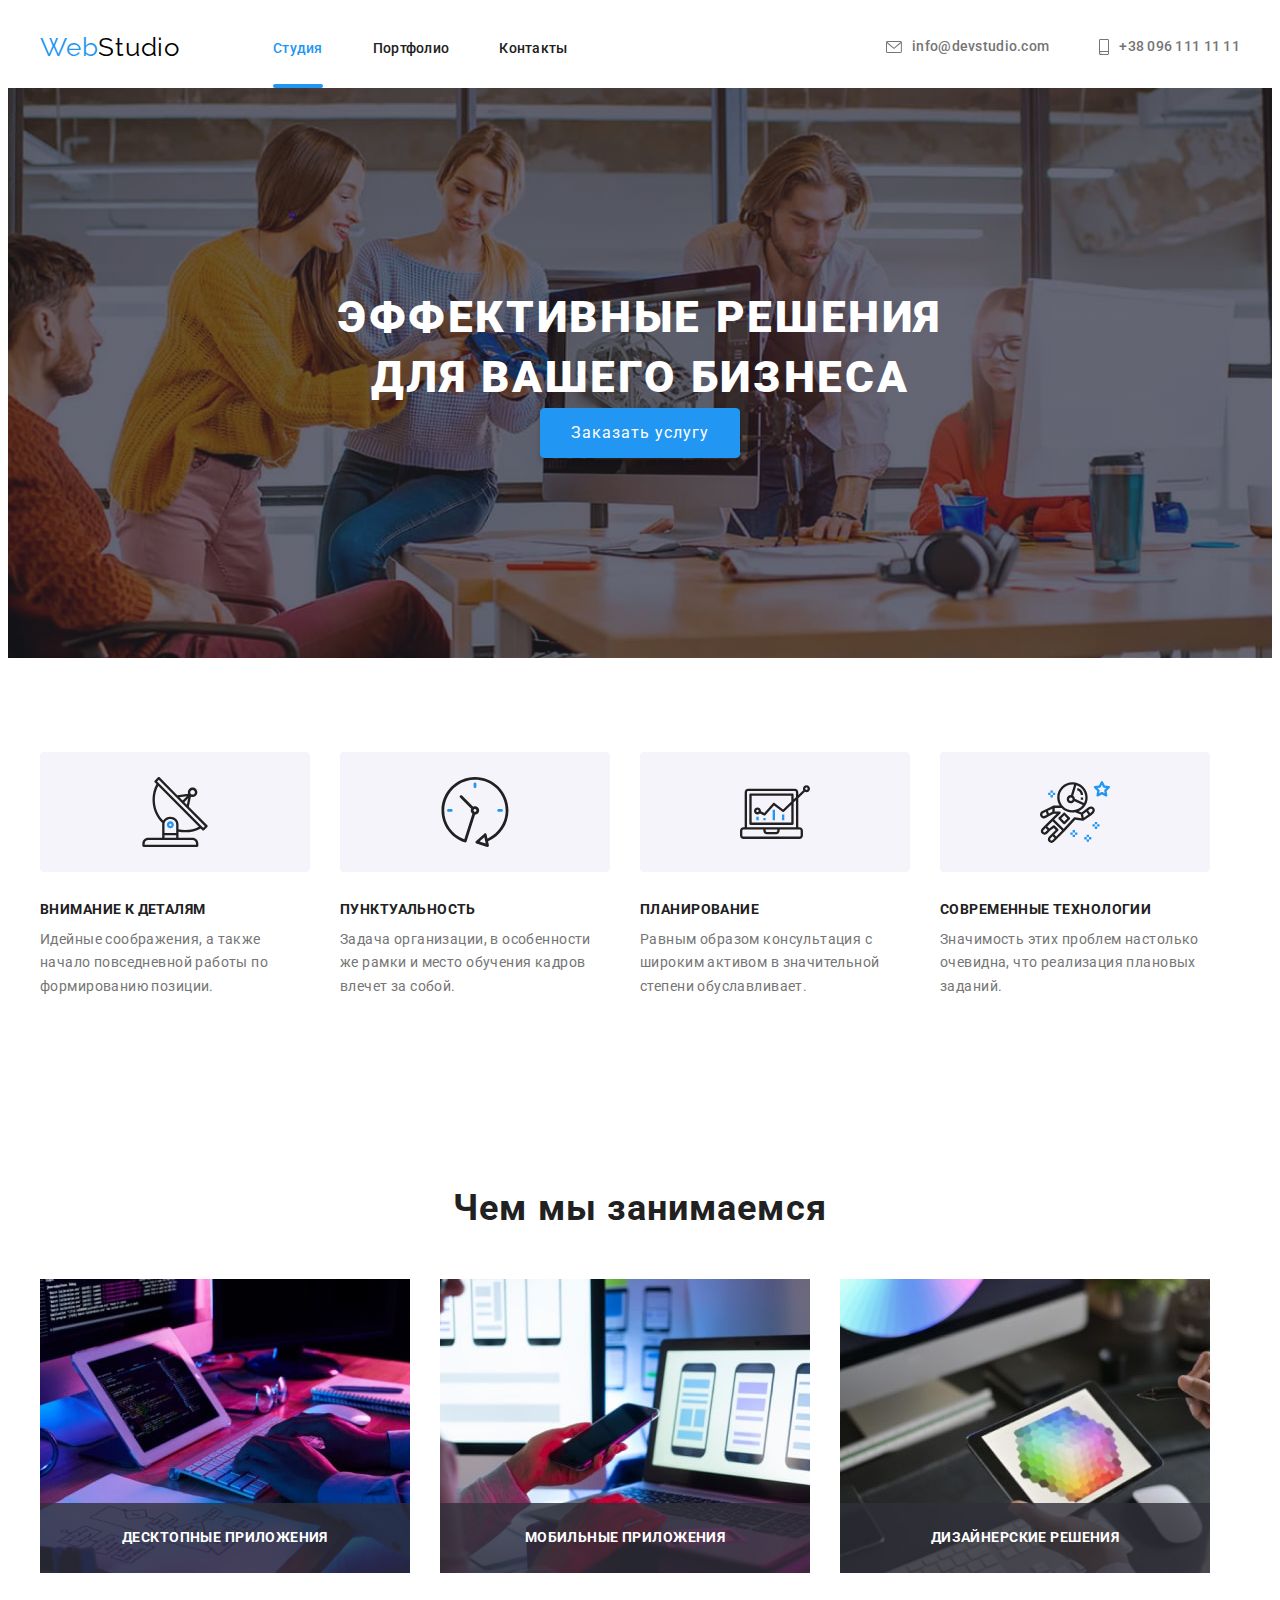
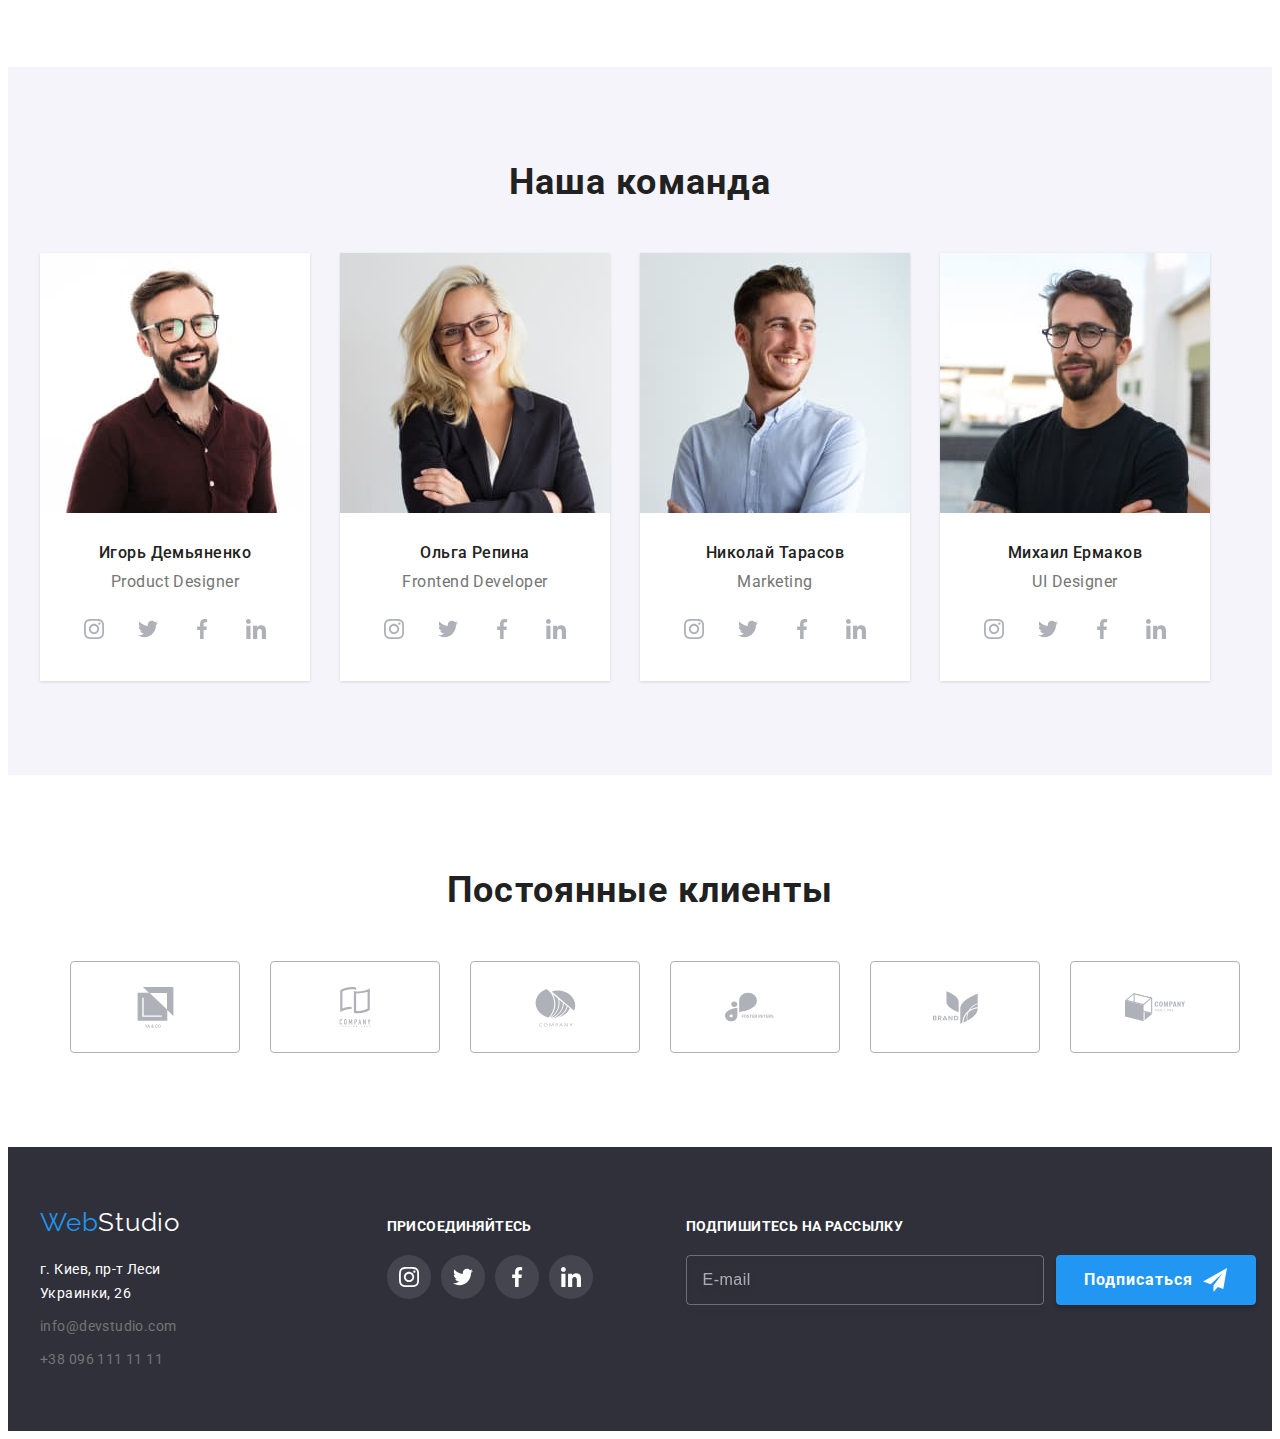
==== index.html @ d7ea8ceb "BEM" ====
<!DOCTYPE html>
<html lang="ru">
  <head>
    <meta charset="UTF-8" />
    <meta http-equiv="X-UA-Compatible" content="IE=edge" />
    <meta name="viewport" content="width=device-width, initial-scale=1.0" />
    <title>Document</title>
    <link rel="preconnect" href="https://fonts.googleapis.com">
    <link rel="preconnect" href="https://fonts.gstatic.com" crossorigin>
    <link href="https://fonts.googleapis.com/css2?family=Raleway:wght@700&family=Roboto:wght@400;500;700;900&display=swap" rel="stylesheet">
    <link rel="stylesheet" href="https://cdnjs.cloudflare.com/ajax/libs/modern-normalize/1.1.0/modern-normalize.min.css" integrity="sha512-wpPYUAdjBVSE4KJnH1VR1HeZfpl1ub8YT/NKx4PuQ5NmX2tKuGu6U/JRp5y+Y8XG2tV+wKQpNHVUX03MfMFn9Q==" crossorigin="anonymous" referrerpolicy="no-referrer" />
    <link rel="stylesheet" href="./css/styles.css"/>
  </head>
  <body>
      
    <header class="header">
        <div class="container header-container">
            <nav class="navigation">
                <a href="./index.html" class="link list logo logo--margin" lang="en">
                    <span class="logo__color">Web</span>Studio</a>
                <ul class="list pagination">
                    <li class="pagination__item">
                        <a href="./index.html" class="link pagination__link pagination__link--current">Студия</a>
                    </li>
                    <li class="pagination__item">
                        <a href="./portfolio.html" class="link pagination__link">Портфолио</a>
                    </li>
                    <li class="pagination__item">
                        <a href="" class="link pagination__link">Контакты</a>
                    </li>
                </ul>
            </nav>
            <ul class="list connection">
                <li class="connection__item">
                    <a class="link connection__link" href="mailto:info@devstudio.com">
                        <svg class="connection__icon" width="16" height="12">
                            <use href="./images/icons.svg#icon-envelope"></use>
                        </svg>info@devstudio.com</a>
                </li>
                <li class="connection__item">
                     <a class="link connection__link" href="tel:+380961111111">
                        <svg class="connection__icon" width="10" height="16">
                            <use href="./images/icons.svg#icon-smartphone"></use>
                        </svg>+38 096 111 11 11</a>
                </li>
            </ul>
        </div>
    </header>
    <main>
        <section class="hero section section--hero"> 
            <h1 class="hero__title">Эффективные решения <br> для вашего бизнеса</h1>
                <button class="button button-margin" type="button" data-modal-open>Заказать услугу</button>         
        </section>
        <section class="section">
            <div class="container">
                <h2 class="visually-hidden">Наши принципы</h2>
                <ul class="list principles"> 
                    <li class="principles__item">
                        <div class="principles__container">
                            <svg class="principles__icon" >
                                <use href="./images/icons.svg#icon-antenna"></use>
                            </svg>
                        </div>
                        <h3 class="principles__title">Внимание к деталям</h3>
                        <p class="principles__after-title">Идейные соображения, а также начало повседневной работы по формированию позиции.</p>
                    </li>
                    <li class="principles__item">
                        <div class="principles__container">
                            <svg class="principles__icon" >
                                <use href="./images/icons.svg#icon-clock"></use>
                            </svg>
                        </div>
                        <h3 class="principles__title">Пунктуальность</h3>
                        <p class="principles__after-title">Задача организации, в особенности же рамки и место обучения кадров влечет за собой.</p>
                    </li>
                    <li class="principles__item">
                        <div class="principles__container">
                            <svg class="principles__icon" >
                                <use href="./images/icons.svg#icon-diagram"></use>
                            </svg>
                        </div>
                        <h3 class="principles__title">Планирование</h3>
                        <p class="principles__after-title">Равным образом консультация с широким активом в значительной степени обуславливает.</p>
                    </li>
                    <li class="principles__item">
                        <div class="principles__container">
                            <svg class="principles__icon" >
                                <use href="./images/icons.svg#icon-astronaut"></use>
                            </svg>
                        </div>
                        <h3 class="principles__title">Современные технологии</h3>
                        <p class="principles__after-title">Значимость этих проблем настолько очевидна, что реализация плановых заданий.</p>
                    </li>
                </ul>
            </div>
        </section>
        <section class="section">
            <div class="container">
                <h2 class="container__title">Чем мы занимаемся</h2>
                <ul class="list functions">
                    <li class="functions__item">
                        <img src="images/img1.jpg" alt="Программист набирает код" width="370"> 
                        <h3 class="functions__title">Десктопные приложения</h3>
                    </li>
                    <li class="functions__item">
                        <img src="images/img2.jpg" alt="Макеты мобильных приложений на мониторах" width="370">
                        <h3 class="functions__title">Мобильные приложения</h3>
                    </li>
                    <li class="functions__item">
                        <img src="images/img3.jpg" alt="Цветовая палитра на планшете" width="370">
                        <h3 class="functions__title">Дизайнерские решения</h3>
                    </li>
                </ul>
            </div>
        </section>
        <section class="team section">
            <div class="container">
                <h2 class="container__title">Наша команда</h2>
                <ul class="list team-list">
                    <li class="team-list__item">
                        <img src="./images/id.jpg" alt="Игорь Демьяненко" width="270">
                            <div class="team-container">
                                <h3 class="team-container__title">Игорь Демьяненко</h3>
                                <p class="team-container__after-title" lang="en">Product Designer</p>
                            <ul class="social list">
                                <li class="social__item">
                                    <a href="" class="social__link link">
                                        <svg class="social__icon" width="20" height="20">
                                            <use href="./images/icons.svg#icon-instagram"></use>
                                        </svg>
                                    </a>
                                </li>
                                <li class="social__item">
                                    <a href="" class="social__link link">
                                        <svg class="social__icon" width="20" height="20">
                                            <use href="./images/icons.svg#icon-twitter"></use>
                                        </svg>
                                    </a>
                                </li>
                                <li class="social__item">
                                    <a href="" class="social__link link">
                                        <svg class="social__icon" width="20" height="20">
                                            <use href="./images/icons.svg#icon-facebook"></use>
                                        </svg>
                                    </a>
                                </li>
                                <li class="social__item">
                                    <a href="" class="social__link link">
                                        <svg class="social__icon" width="20" height="20">
                                            <use href="./images/icons.svg#icon-linkedin"></use>
                                        </svg>
                                    </a>
                                </li>
                            </ul>
                        </div>
                    </li>
                    <li class="team-list__item">
                        <img src="./images/or.jpg" alt="Ольга Репина" width="270">
                            <div class="team-container">
                                <h3 class="team-container__title">Ольга Репина</h3>
                                <p class="team-container__after-title" lang="en">Frontend Developer</p>
                                    <ul class="social list">
                                        <li class="social__item">
                                            <a href="" class="social__link link">
                                                <svg class="social__icon" width="20" height="20">
                                                    <use href="./images/icons.svg#icon-instagram"></use>
                                                </svg>
                                            </a>
                                        </li>
                                        <li class="social__item">
                                            <a href="" class="social__link link">
                                                <svg class="social__icon" width="20" height="20">
                                                    <use href="./images/icons.svg#icon-twitter"></use>
                                                </svg>
                                            </a>
                                        </li>
                                        <li class="social__item">
                                            <a href="" class="social__link link">
                                                <svg class="social__icon" width="20" height="20">
                                                    <use href="./images/icons.svg#icon-facebook"></use>
                                                </svg>
                                            </a>
                                        </li>
                                        <li class="social__item">
                                            <a href="" class="social__link link">
                                                <svg class="social__icon" width="20" height="20">
                                                    <use href="./images/icons.svg#icon-linkedin"></use>
                                                </svg>
                                            </a>
                                        </li>
                                    </ul>
                            </div>
                    </li>
                    <li class="team-list__item">
                        <img src="./images/nt.jpg" alt="Николай Тарасов" width="270">
                            <div class="team-container">
                                <h3 class="team-container__title">Николай Тарасов</h3>
                                <p class="team-container__after-title" lang="en">Marketing</p>
                                <ul class="social list">
                                    <li class="social__item">
                                        <a href="" class="social__link link">
                                            <svg class="social__icon" width="20" height="20">
                                                <use href="./images/icons.svg#icon-instagram"></use>
                                            </svg>
                                        </a>
                                    </li>
                                    <li class="social__item">
                                        <a href="" class="social__link link">
                                            <svg class="social__icon" width="20" height="20">
                                                <use href="./images/icons.svg#icon-twitter"></use>
                                            </svg>
                                        </a>
                                    </li>
                                    <li class="social__item">
                                        <a href="" class="social__link link">
                                            <svg class="social__icon" width="20" height="20">
                                                <use href="./images/icons.svg#icon-facebook"></use>
                                            </svg>
                                        </a>
                                    </li>
                                    <li class="social__item">
                                        <a href="" class="social__link link">
                                            <svg class="social__icon" width="20" height="20">
                                                <use href="./images/icons.svg#icon-linkedin"></use>
                                            </svg>
                                        </a>
                                    </li>
                                </ul>
                            </div>
                    </li>
                    <li class="team-list__item">
                        <img src="./images/me.jpg" alt="Михаил Ермаков" width="270">
                            <div class="team-container">
                                <h3 class="team-container__title">Михаил Ермаков</h3>
                                <p class="team-container__after-title" lang="en">UI Designer</p>
                                <ul class="social list">
                                    <li class="social__item">
                                        <a href="" class="social__link link">
                                            <svg class="social__icon" width="20" height="20">
                                                <use href="./images/icons.svg#icon-instagram"></use>
                                            </svg>
                                        </a>
                                    </li>
                                    <li class="social__item">
                                        <a href="" class="social__link link">
                                            <svg class="social__icon" width="20" height="20">
                                                <use href="./images/icons.svg#icon-twitter"></use>
                                            </svg>
                                        </a>
                                    </li>
                                    <li class="social__item">
                                        <a href="" class="social__link link">
                                            <svg class="social__icon" width="20" height="20">
                                                <use href="./images/icons.svg#icon-facebook"></use>
                                            </svg>
                                        </a>
                                    </li>
                                    <li class="social__item">
                                        <a href="" class="social__link link">
                                            <svg class="social__icon" width="20" height="20">
                                                <use href="./images/icons.svg#icon-linkedin"></use>
                                            </svg>
                                        </a>
                                    </li>
                                </ul>
                            </div>
                    </li>
                </ul>
            </div>
        </section>
        <section class="section">
            <div class="container">
                    <h2 class="container__title">Постоянные клиенты</h2>
                    <div class="container">
                        <ul class="clients list">
                            <li class="clients__item">
                                <a href="" class="clients__link link">
                                    <svg class="clients__icon" width="41" height="47">
                                        <use href="./images/icons.svg#icon-client1"></use>
                                    </svg>
                                </a>
                            </li> 
                            <li class="clients__item">
                                <a href="" class="clients__link link">
                                    <svg class="clients__icon" width="40" height="52">
                                        <use href="./images/icons.svg#icon-client2"></use>
                                    </svg>
                                </a>
                            </li>
                            <li class="clients__item">
                                <a href="" class="clients__link link">
                                    <svg class="clients__icon" width="43" height="41">
                                        <use href="./images/icons.svg#icon-client3"></use>
                                    </svg>
                                </a>
                            </li>
                            <li class="clients__item">
                                <a href="" class="clients__link link">
                                    <svg class="clients__icon" width="106" height="60">
                                        <use href="./images/icons.svg#icon-client4"></use>
                                    </svg>
                                </a>
                            </li>
                            <li class="clients__item">
                                <a href="" class="clients__link link">
                                    <svg class="clients__icon" width="63" height="45">
                                        <use href="./images/icons.svg#icon-client5"></use>
                                    </svg>
                                </a>
                            </li>
                            <li class="clients__item">
                                <a href="" class="clients__link link">
                                    <svg class="clients__icon" width="106" height="60">
                                        <use href="./images/icons.svg#icon-client6"></use>
                                    </svg>
                                </a>
                            </li>  
                        </ul>
                    </div> 
                </div>
        </section>
    </main>
    <footer class="footer">
        <div class="footer-container container">
            <div class="address">
                <a href="./index.html"  class="link list logo logo--white" lang="en">
                    <span class="logo__color">Web</span>Studio</a>
                <address class="address">
                <ul class="list address">
                    <li class="address__item">
                        <a class="link address__link" href="https://goo.gl/maps/pU8brR7gnoEHsKsn8" 
                        target="_blank" rel="noopener noreferrer">
                        г. Киев, пр-т Леси Украинки, 26</a>
                    </li>
                    <li class="address__item">
                        <a class="link address__connection" href="mailto:info@devstudio.com">info@devstudio.com</a>
                    </li>
                    <li class="address__item">
                        <a class="link address__connection" href="tel:+380961111111">+38 096 111 11 11</a>
                    </li>
                </ul>
                </address>
            </div>
            <div class="social social--direction">
                <h3 class="social__title">присоединяйтесь</h3>
                <div>
                    <ul class="social social--list list">
                        <li class="social__item">
                            <a href="" class="social__link social__link--color link">
                                <svg class="social__icon" width="20" height="20">
                                    <use href="./images/icons.svg#icon-instagram"></use>
                                </svg>
                            </a>
                        </li>
                        <li class="social__item">
                            <a href="" class="social__link social__link--color link">
                                <svg class="social__icon" width="20" height="20">
                                    <use href="./images/icons.svg#icon-twitter"></use>
                                </svg>
                            </a>
                        </li>
                        <li class="social__item">
                            <a href="" class="social__link social__link--color link">
                                <svg class="social__icon" width="20" height="20">
                                    <use href="./images/icons.svg#icon-facebook"></use>
                                </svg>
                            </a>
                        </li>
                        <li class="social__item">
                            <a href="" class="social__link social__link--color link">
                                <svg class="social__icon" width="20" height="20">
                                    <use href="./images/icons.svg#icon-linkedin"></use>
                                </svg>
                            </a>
                        </li>
                    </ul>   
                </div>
            </div>
            <div class="social social--direction social--margin">
                    <h3 class="social__title">подпишитесь на рассылку</h3>
                    <div class="social__form">
                    <label for="mail"></label>  
                    <input class="form__input" type="email" name="mail" id="mail" placeholder="E-mail" />
                    <button class="button button--position button--margin-left" type="submit">Подписаться
                    <svg class="button__icon" width="24" height="24">
                        <use href="./images/icons.svg#icon-send"></use>
                    </svg>
                    </button>
                    </div>
            </div>
        </div>
        
    </footer>
    <div class="backdrop is-hidden" data-modal>
        <div class="modal">
            <button type="button" class="modal__close" data-modal-close>
                <svg class="modal__icon" width="11" height="11">
                    <use href="./images/icons.svg#icon-close"></use>
                </svg>
            </button>
            <form class="form">
                <h2 class="form__title">Оставьте свои данные, мы вам перезвоним</h2>
                <div class="form-field">
                    <label class="form-field__label" for="name">Имя</label>  
                    <input class="form-field__input" type="text" name="name" id="name" autofocus/>
                    <svg class="form-field__icon" width="18" height="18">
                        <use href="./images/icons.svg#icon-person-black-18dp"></use>
                    </svg>          
                </div>
                <div class="form-field">
                    <label class="form-field__label" for="tel">Телефон</label>
                    <input class="form-field__input" type="tel" name="tel" id="tel"/>
                    <svg class="form-field__icon" width="18" height="18">
                        <use href="./images/icons.svg#icon-phone-black-18dp"></use>
                    </svg>
                </div>
                <div class="form-field">
                    <label class="form-field__label" for="email">Почта</label>  
                    <input class="form-field__input" type="email" name="email" id="email"/>
                    <svg class="form-field__icon" width="18" height="18">
                        <use href="./images/icons.svg#icon-email-black-18dp"></use>
                    </svg>
                </div> 
                <div class="form-field">
                    <label class="form-field__label" for="comment">Комментарий</label>
                    <textarea class="form-field__textarea" name="comment" id="comment" cols="30" rows="10" placeholder="Введите текст"></textarea>
                </div>             
                    <label class="checkbox">
                        <input class="checkbox__input"  type="checkbox" name="policy" value="policy"/>
                        <span class="checkbox__-icon"></span>
                        Соглашаюсь с рассылкой и принимаю
                        <a href="" class="agreement "> Условия договора</a>      
                    </label>
                <button class="button button--position" type="submit">Отправить</button>
            </form>
        </div>  
    </div>
    <script src="./modal.js"></script>
  </body>
</html>
---- css/styles.css ----
:root {
    --main-title-color: #FFFFFF;
    --second-title-color: #212121;
    --main-text-color: #757575;
    --accent-color: #2196F3;
    --btn-color: #FFFFFF;
    --second-btn-color:#212121;
    --header-text-color: #212121;
    --header-connection-color: #757575;
    --footer-address-color: #FFFFFF;
    --footer-connection-color: rgba(255, 255, 255, 0.6);
    --card-color: #fff;
}

p, h1, h2, h3, h4, h5, h6 {
    margin: 0;
}

ul {
    margin: 0;
    padding: 0;
}

.container {
    width: 1200px;
    padding-left: 15px;
    padding-right: 15px;
    margin: 0 auto;
}

.section{
    padding-top: 94px;
    padding-bottom: 94px;
}

button {
    cursor: pointer;
}

body {
    font-family: Roboto, sans-serif;
}

img{
    display: block;
}

.list {
    list-style: none;
}

.link {
    text-decoration: none;
    outline: none;
}

.visually-hidden {
    position: absolute;
    white-space: nowrap;
    margin: -1px;

    width: 1px;
    height: 1px;
    overflow: hidden;
    border: 0;
    padding: 0;
    clip: rect(0 0 0 0);
    clip-path: inset(50%);
  }
/*------------------------HEADER------------------------*/

.header{
    padding-top: 24px;
    padding-bottom: 25px;
}

.header-container{
    display: flex;
    align-items: center;
}

.navigation{
    display: flex;
    align-items: center;
}

.logo {
    font-family: Raleway;
    font-size: 26px;
    line-height: 1.19;
    letter-spacing: 0.03em;
    color: black;  
}

.logo--margin{
    margin-right: 93px;
}

.logo__color{
    color: var(--accent-color);
}

.pagination{
    display: flex;
    justify-content: center;
}

.pagination__item:not(:last-child){
    margin-right: 50px;
}

.pagination__link {
    position:relative;

    transition-property: color;
    transition-duration: 250ms;
    transition-timing-function:cubic-bezier(0.4, 0, 0.2, 1);

    font-weight: 500;
    font-size: 14px;
    line-height: 1.14;
    letter-spacing: 0.02em;
    color: var(--header-text-color);
}

.pagination__link--current{
    color: var(--accent-color);

}

.header__link:focus,
.header__link:hover{
    color: var(--accent-color);
}

.pagination__link.pagination__link--current::after{
    position: absolute;
    bottom: -32px;  
    margin: 0; 

    content: '';
    width: 100%;
    height: 4px;
    background-color: var(--accent-color);
    border-radius: 2px;
    display: block; 
}

.connection{
    display: flex;
    align-items: center;
    margin-left: auto;
}

.connection__item:not(:last-child){
    margin-right: 50px;
}

.connection__link {
    display:flex;
    align-items:center;
    justify-content:center;

    font-weight: 500;
    font-size: 14px;
    line-height: 1.14;
    letter-spacing: 0.02em;
    color: var(--header-connection-color);
    width: 100%;
    height: 100%;

    transition-property: color;
    transition-duration: 250ms;
    transition-timing-function:cubic-bezier(0.4, 0, 0.2, 1);
}

.connection__icon{
    fill: currentColor;
    margin-right: 10px;
}

.connection__link:focus,
.connection__link:hover{
    color: var(--accent-color);
}

/*-----------------HERO-------------------*/

.hero {
    background-color: #2F303A;
    background-image: linear-gradient(rgba(47, 48, 58, 0.4),
    rgba(47, 48, 58, 0.4)),
    url(../images/hero-bg.jpg);
    background-repeat: no-repeat;
    background-position: center;
    background-size: cover;
}

.section--hero{
    text-align: center;
    padding: 200px 0 200px 0;
}

.hero__title {
    font-weight: 900;
    font-size: 44px;
    line-height: 1.36;
    text-align: center;
    letter-spacing: 0.06em;
    text-transform: uppercase;
    color: var(--main-title-color);
}

.button {
    font-family: inherit;
    font-size: 16px;
    line-height: 1.88;
    align-items: center;
    text-align: center;
    letter-spacing: 0.06em;
    color: var(--btn-color);
    width: 200px;
    height: 50px;
    background: var(--accent-color);
    box-shadow: 0px 4px 4px rgba(0, 0, 0, 0.15);
    border-radius: 4px;
    border: 1px solid var(--accent-color);
    outline: none;
}
.button--margin{
    margin-top: 30px;
}

/*-------------------OURS PRINCIPLE---------------*/

.principles{
    display: flex;
}

.principles__item{
    width: 270px;
}

.principles__item:not(:last-child){
    margin-right: 30px;
}


.principles__container{
    display: flex;
    justify-content: center;
    align-items: center;
    margin-bottom: 30px;

    width: 270px;
    height: 120px;
    background: #F5F4FA;
    border-radius: 4px;
 }

.principles__icon{
    width: 70px;
    height: 70px;

    background: #F5F4FA;
    border-radius: 4px;
    display: flex;
    justify-content: center;
    align-items: center;
}

.principles__title {
    font-size: 14px;
    line-height: 1.14;
    letter-spacing: 0.03em;
    text-transform: uppercase;
    color:var(--second-title-color);
}

.principles__after-title {
    font-size: 14px;
    line-height: 1.7;
    letter-spacing: 0.03em;
    color:var(--main-text-color);

    margin-top: 10px;
}

/*-----------------FUNCTIONS-------------*/

.container__title {
    font-size: 36px;
    line-height: 1.17;
    text-align: center;
    letter-spacing: 0.03em;
    color:var(--second-title-color);
}

.functions{
    display: flex;
    margin-top: 50px;
}

.functions__item{
    position: relative;
    display: flex;
    width: 370px;
    height: 294px;

    mix-blend-mode: normal;
    background-repeat: no-repeat;
    background-position: center;
    background-size: cover;
}

.functions__item:not(:last-child){
    margin-right: 30px;
}

.functions__title {
    position: absolute;
    display: flex;
    justify-content: center;
    align-items: center;
    width: 370px;
    height: 70px;
    margin-top: 224px;

    font-weight: 700;
    font-size: 14px;
    line-height: 1.14;
    text-align: center;
    letter-spacing: 0.03em;
    text-transform: uppercase; 
    color: var(--main-title-color);
    background-color:  rgba(47, 48, 58, 0.8);
}


/*-----------------OUR TEAM------------------*/

.team{
    background-color:  #F5F4FA;
}

.team-list{
    display: flex;
    margin-top: 50px;
}

.team-list__item{
    background-color: #fff;
    box-shadow: 0px 2px 1px 0px rgba(0, 0, 0, 0.2);
    box-shadow: 0px 1px 1px 0px rgba(0, 0, 0, 0.14);
    box-shadow: 0px 1px 3px 0px rgba(0, 0, 0, 0.12);
}

.team-list__item:not(:last-child){
    margin-right: 30px;
}

.team-container{
    padding-top: 30px;
    padding-bottom: 30px;
}

.team-container__title {
    font-weight: 500;
    font-size: 16px;
    line-height: 1.19;
    text-align: center;
    letter-spacing: 0.03em;
    color:var(--second-title-color);
}

.team-container__after-title{
    font-size: 16px;
    line-height: 1.19;
    text-align: center;
    letter-spacing: 0.03em;
    color:var(--main-text-color);
    margin-top: 10px;
    margin-bottom: 16px;
}

.social{
    display: flex;
    justify-content: center;
}

.social__item{
    width: 44px;
    height: 44px;
}

.social__item:not(:last-child){
    margin-right: 10px;
}

.social__link{
    display:flex;
    align-items:center;
    justify-content:center;
    width: 100%;
    height: 100%;

    background-color: #FFFFFF;
    border-radius:50%;
    color:  #AFB1B8;

    transition-property: color, bacground-color;
    transition-duration: 250ms;
    transition-timing-function:cubic-bezier(0.4, 0, 0.2, 1);
}

.social__icon{
    fill: currentColor;
}

.social__link:hover,
.social__link:focus{
    background-color: var(--accent-color);
    color: #FFFFFF;
}


/*-------------------------Clients--------------------*/

.clients{
    display: flex;
    justify-content: center;
    margin-top: 50px;
}

.clients__item:not(:last-child){
    margin-right: 30px;
}

.clients__link{
    display: flex;
    justify-content: center;
    align-items: center;

    color: #AFB1B8;
    width: 170px;
    height: 92px;
    border: 1px solid #AFB1B8;
    box-sizing: border-box;
    border-radius: 4px;

    transition-property: color, border;
    transition-duration: 250ms;
    transition-timing-function:cubic-bezier(0.4, 0, 0.2, 1);
}

.clients__icon{
    fill: currentColor;
}

.clients__link:hover,
.clients__link:focus{
    color: var(--accent-color); 
    border: 1px solid var(--accent-color);   
}

/*-------------------------FOOTER---------------------*/

.footer {
    background: #2F303A;
    padding-top: 60px;
    padding-bottom: 60px;
}
.footer-container{
    display: flex;
    align-items: baseline;
}

.address{
    margin-right: 70px;
}

.logo--white{
    color:white;
    margin-bottom: 20px;
    display: block;
}

.address__item:not(:last-child){
    margin-bottom: 9px;
}

.address__link{
    font-style: normal;
    font-size: 14px;
    line-height: 1.7;
    letter-spacing: 0.03em;
    color:var(--footer-address-color);
    
    transition-property: color;
    transition-duration: 250ms;
    transition-timing-function:cubic-bezier(0.4, 0, 0.2, 1);
}

.address__link:focus,
.address__link:hover{
    color: var(--accent-color);
}

.address__connection {
    font-style: normal;
    font-size: 14px;
    line-height: 1.7;
    letter-spacing: 0.03em;
    color:var(--header-connection-color);

    transition-property: color;
    transition-duration: 250ms;
    transition-timing-function:cubic-bezier(0.4, 0, 0.2, 1);
}

.address__connection:focus,
.address__connection:hover{
    color: var(--accent-color);
}

/*-----------------FOOTER SOCIAL-------------------*/

.social--direction{
    flex-direction: column;
}

.social__title{
    font-size: 14px;
    line-height: 1.14;
    letter-spacing: 0.03em;
    text-transform: uppercase;
    color: var(--main-title-color);
}

.social--list{
    padding-top: 20px;
}

.social__link--color{
    background-color: rgba(255, 255, 255, 0.1);
    color:  #FFFFFF;
}

.social__link.social__link--color:hover,
.social__link.social__link--color:focus{
    background-color: var(--accent-color);
}

.social--margin{
    margin-left: 93px;
}

.social__form{
    display: flex;
    margin-top: 20px;
}

.form__input::placeholder{
    font-weight: normal;
    font-size: 16px;
    line-height: 1.25;
    display: flex;
    align-items: center;
    letter-spacing: 0.03em;
    color: rgba(255, 255, 255, 0.6);
}

.form__input{
    width: 358px;
    height: 50px;
    border: 1px solid rgba(255, 255, 255, 0.3);
    box-sizing: border-box;
    filter: drop-shadow(0px 4px 4px rgba(0, 0, 0, 0.15));
    border-radius: 4px;
    background-color: transparent;
    color: #FFFFFF;
    margin: 0;
    padding: 15px 16px;
}

.button--position{
    font-weight: 700;
    display: flex;
    justify-content: center;
}

.button--margin-left{
    margin-left: 12px;
}

.button__icon{
    fill: currentColor;
    padding-left: 10px;
}



/*-------------------------BACKDROP-------------------------*/

.backdrop{
    position: fixed;
    top: 0;
    left: 0;
    width: 100%;
    height: 100%;
    background-color:  rgba(0, 0, 0, 0.2);
    transition:  opacity 500ms, visibility 500ms;
}

.modal{
    position: absolute;
    top: 50%;
    left: 50%;
    transform: translate(-50%, -50%);

    width: 528px;
    min-height: 581px;
    background-color: #FFFFFF;
    box-shadow: 0px 1px 3px rgba(0, 0, 0, 0.12), 0px 1px 1px rgba(0, 0, 0, 0.14), 0px 2px 1px rgba(0, 0, 0, 0.2);
    border-radius: 4px;
}

.modal__close{
    position: absolute;
    top: 8px;
    right: 8px;
    width: 30px;
    height: 30px;
    border: 1px solid rgba(0, 0, 0, 0.1);
    border-radius: 50%;
    box-sizing: border-box;
    display: flex;
    align-items: center;
    justify-content: center;
} 

.modal__icon{
    transition-property: color;
    transition-duration: 250ms;
    transition-timing-function:cubic-bezier(0.4, 0, 0.2, 1);
}

.modal__icon:hover{
    fill: var(--accent-color);
}

.is-hidden{
    visibility: hidden;
    opacity: 0;
    pointer-events: none;
}

/*------------------------FORM---------------------*/

.form{
    display: flex;
    flex-direction: column;
    justify-content: center;
    align-items: center;
    width: auto;
    margin-left: auto;
    margin-right: auto;
    padding: 40px;
}

.form__title{
    font-weight: 700;
    font-size: 20px;
    line-height: 1.15;
    text-align: center;
    letter-spacing: 0.03em;
    color:var(--header-text-color);
    margin-bottom: 12px;
}

.form-field{
    position: relative;
    display: flex;
    flex-direction: column;
    margin-bottom: 20px;
    border: 0;
}

.form-field__label{
    margin-bottom: 4px;
    font-size: 12px;
    line-height: 1.17;
    letter-spacing: 0.01em;
    color: #757575;
}

.form-field__input{
    font:inherit;
    margin: 0;
    padding: 11px 40px;
    width: 448px;
    height: 40px;
    border: 1px solid rgba(33, 33, 33, 0.2);
    box-sizing: border-box;
    border-radius: 4px;

    transition-property: border;
    transition-duration: 250ms;
    transition-timing-function:cubic-bezier(0.4, 0, 0.2, 1);
}

.form-field__icon{
    position: absolute;
    top: 50%;
    left: 12px;
    display: inline-block;
    fill: currentColor;

    transition-property: color;
    transition-duration: 250ms;
    transition-timing-function:cubic-bezier(0.4, 0, 0.2, 1);
}

.form-field__input:focus{
    border: 1px solid var(--accent-color);
    outline: none;
}

.form-field:focus-within .form-field__icon{
    color: var(--accent-color);
}

.form-field__textarea{
    width: 448px;
    height: 120px;
    border: 1px solid rgba(33, 33, 33, 0.2);
    box-sizing: border-box;
    border-radius: 4px;
    padding-top: 12px;
    padding-left: 16px;
    resize: none;

    transition-property: border;
    transition-duration: 250ms;
    transition-timing-function:cubic-bezier(0.4, 0, 0.2, 1);
}

.form-field__textarea::placeholder{
    font-weight: normal;
    font-size: 14px;
    line-height: 1.14;
    letter-spacing: 0.01em;
    color: rgba(117, 117, 117, 0.5);
}

.form-field__textarea:focus{
    border: 1px solid var(--accent-color);
    outline: none;
}

/*----------------CHECKBOX------------------*/

.checkbox{
    display: flex;
    align-items: center;
    justify-content: center;
    font-weight: 400;
    font-size: 14px;
    line-height: 1.71;
    letter-spacing: 0.03em;
    color: var(--main-text-color);
    margin-bottom: 30px;
}

.checkbox__input{
    position: absolute;
    width: 1px;
    height: 1px;
    margin: -1px;
    border: 0;
    padding: 0;
    clip: rect(0 0 0 0);
    overflow: hidden;
}

.checkbox__icon{
    width: 16px;
    height: 15px;
    display: inline-block;
    border: 1px solid #212121;
    border-radius: 4px;
    margin-right: 8px;
 
    transition-duration: 250ms;
    transition-timing-function:cubic-bezier(0.4, 0, 0.2, 1);
}

.checkbox__input:checked + .checkbox__icon{
   border-color: var(--accent-color);
   background-color: var(--accent-color);
   background-image: url('../images/svg/check.svg');
   background-size:contain;
   background-origin:border-box;
    }

.agreement{
    color: var(--accent-color);
}

/*----------------PORTFOLIO-----------------*/

.filter{
    display: flex;
    justify-content: center;
    margin-bottom: 54px;
}

.filter__item:not(:last-child){
    margin-right: 8px;
}

.filter__btn{
    font-family: inherit;
    font-weight: 500;
    font-size: 16px;
    line-height: 1.6;
    text-align: center;
    letter-spacing: 0.03em;
    color: var(--second-btn-color);
    padding: 6px 22px 6px 22px;
    outline: none;
    background: #F5F4FA;
    border-radius: 4px;
    border: 1px solid #F5F4FA;

    transition-property: color, background-color, box-shadow;
    transition-duration: 250ms;
    transition-timing-function:cubic-bezier(0.4, 0, 0.2, 1);
}

.filter__btn:focus,
.filter__btn:hover{
    color:var(--btn-color);
    background-color:var(--accent-color);
    box-shadow: 0px 3px 1px rgba(0, 0, 0, 0.1), 0px 1px 2px rgba(0, 0, 0, 0.08), 0px 2px 2px rgba(0, 0, 0, 0.12);
}

.main{
    display: flex;
    flex-wrap: wrap;
    margin-left: -30px;
    margin-top: -30px;
}

.main__item{
    margin-left: 30px;
    margin-top: 30px;
    width: 370px;
    background-color: var(--card-color);

    transition-property: border, box-shadow;
    transition-duration: 250ms;
    transition-timing-function:cubic-bezier(0.4, 0, 0.2, 1);
}

.main__item:hover,
.main__item:focus{
    border: 1px solid #EEEEEE;
    box-sizing: border-box;
    box-shadow: 0px 1px 1px 
    rgba(0, 0, 0, 0.12), 0px 4px 4px 
    rgba(0, 0, 0, 0.06), 1px 4px 6px 
    rgba(0, 0, 0, 0.16);
}

.main__overlay{
    position: relative;
    overflow: hidden;
}

.main__text{
    position: absolute;
    transform: translateY(0);
    transition-property: transform;
    transition-duration: 250ms;
    transition-timing-function:cubic-bezier(0.4, 0, 0.2, 1);

    font-size: 18px;
    line-height: 1.6;  
    letter-spacing: 0.03em;
    color: var(--main-title-color);
    background-color: rgba(33, 150, 243, 0.9);
    display: flex;
    justify-content: center;
    align-items: center;
    width: 370px;
    height: 294px;
    padding: 63px 24px;
    overflow: auto;
}

.main__text::after{
    content: '';
    width: 100%;
    height: 100%;
    display: block;
    position: absolute;
    top: 0;
    right: 0;
    left: 0;
    bottom: 0;  
    margin: 0;
}

.main__item:hover .main__text,
.main__item:focus .main__text{
    transform: translateY(-100%);
}

.main__title-block{
    display: block;
    padding: 20px 24px;
    box-sizing: border-box;
    border-right: 1px solid #EEEEEE;
    border-bottom: 1px solid #EEEEEE;
    border-left: 1px solid #EEEEEE;
}

.main__title{
    font-size: 18px;
    line-height: 2;
    letter-spacing: 0.06em;
    color:var(--second-title-color);
}

.main__after-title{
    display: block;
    font-size: 16px;
    line-height: 1.9;
    letter-spacing: 0.03em;
    color:var(--main-text-color);
    margin-top: 4px;
}
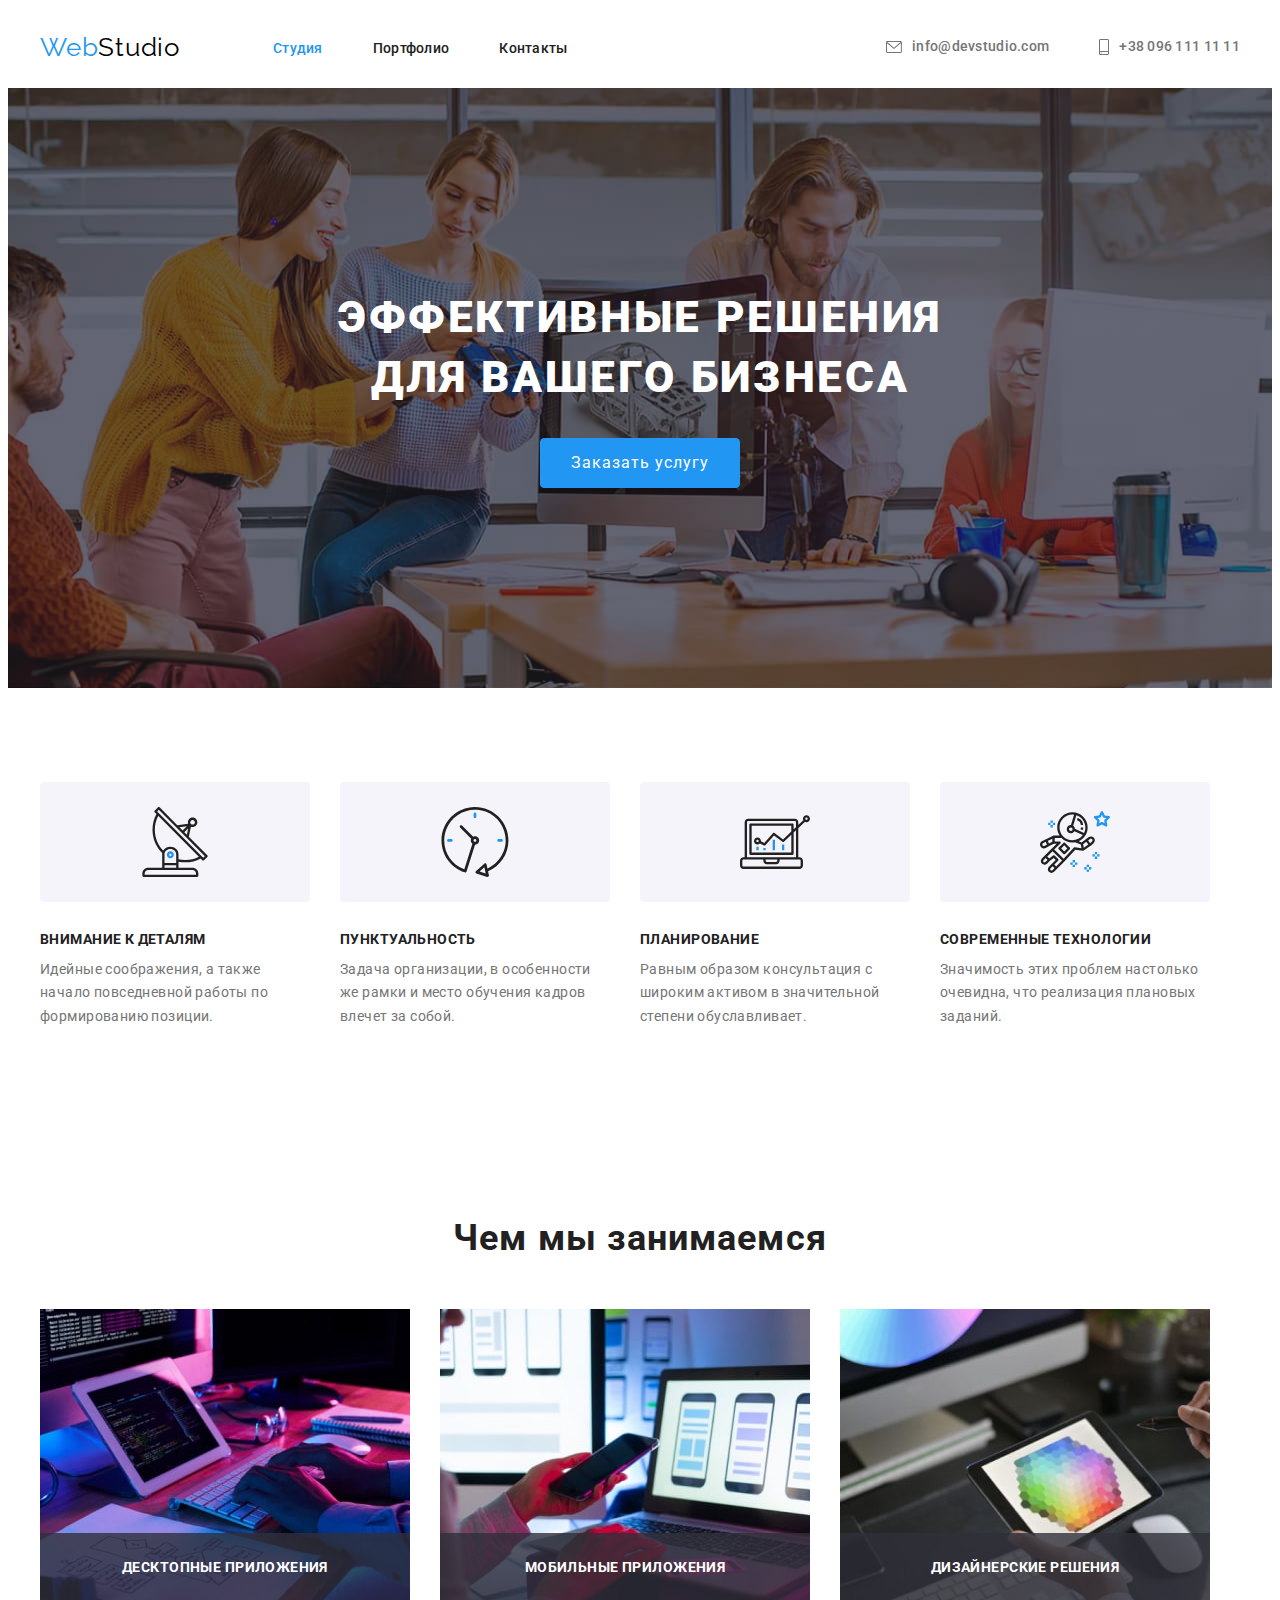
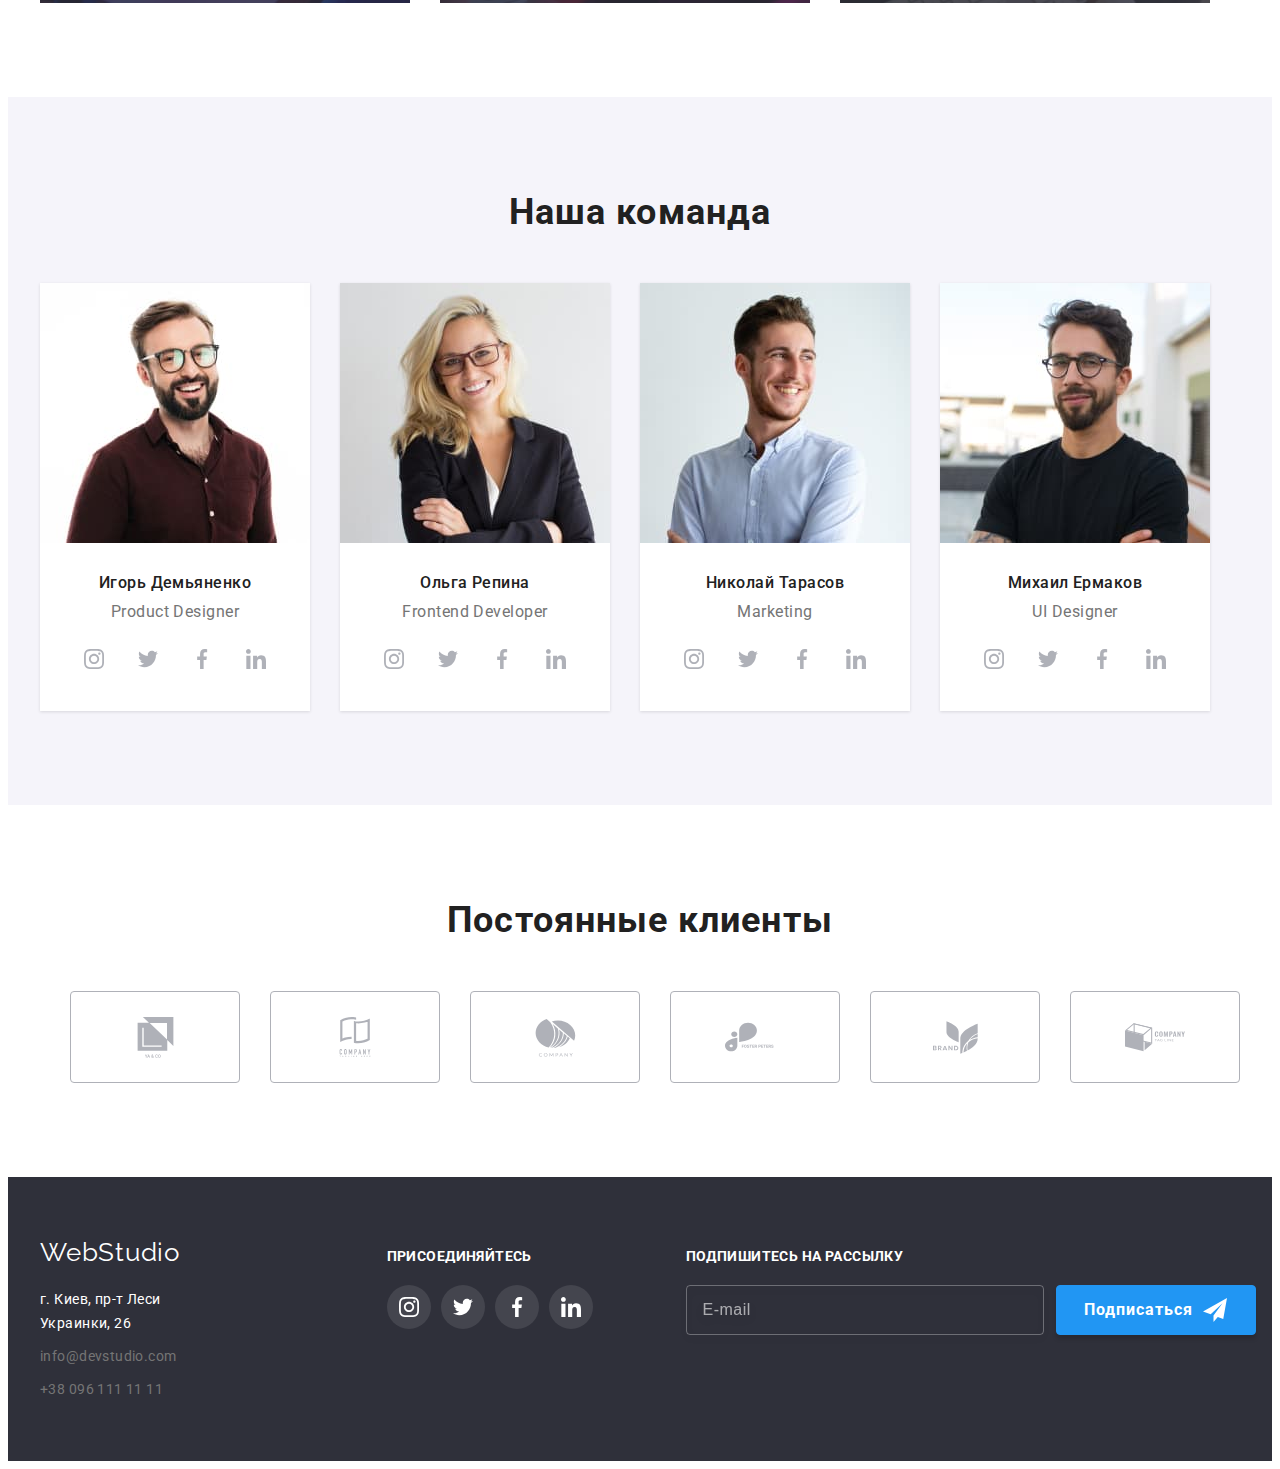
==== commit 7e465dee: "ДЗ7" ====
--- a/index.html
+++ b/index.html
@@ -9,15 +9,16 @@
     <link rel="preconnect" href="https://fonts.gstatic.com" crossorigin>
     <link href="https://fonts.googleapis.com/css2?family=Raleway:wght@700&family=Roboto:wght@400;500;700;900&display=swap" rel="stylesheet">
     <link rel="stylesheet" href="https://cdnjs.cloudflare.com/ajax/libs/modern-normalize/1.1.0/modern-normalize.min.css" integrity="sha512-wpPYUAdjBVSE4KJnH1VR1HeZfpl1ub8YT/NKx4PuQ5NmX2tKuGu6U/JRp5y+Y8XG2tV+wKQpNHVUX03MfMFn9Q==" crossorigin="anonymous" referrerpolicy="no-referrer" />
-    <link rel="stylesheet" href="./css/styles.css"/>
+
+    <link rel="stylesheet" href="./css/main.css">
   </head>
   <body>
       
     <header class="header">
-        <div class="container header-container">
+        <div class=" header__container container">
             <nav class="navigation">
-                <a href="./index.html" class="link list logo logo--margin" lang="en">
-                    <span class="logo__color">Web</span>Studio</a>
+                <a href="./index.html" class="link list logo navigation__logo" lang="en">
+                    <span class="logo__accent">Web</span>Studio</a>
                 <ul class="list pagination">
                     <li class="pagination__item">
                         <a href="./index.html" class="link pagination__link pagination__link--current">Студия</a>
@@ -47,9 +48,9 @@
         </div>
     </header>
     <main>
-        <section class="hero section section--hero"> 
+        <section class="hero section hero__section"> 
             <h1 class="hero__title">Эффективные решения <br> для вашего бизнеса</h1>
-                <button class="button button-margin" type="button" data-modal-open>Заказать услугу</button>         
+                <button class="button hero__button" type="button" data-modal-open>Заказать услугу</button>         
         </section>
         <section class="section">
             <div class="container">
@@ -376,12 +377,12 @@
                     </ul>   
                 </div>
             </div>
-            <div class="social social--direction social--margin">
+            <div class="social social--direction container__social">
                     <h3 class="social__title">подпишитесь на рассылку</h3>
                     <div class="social__form">
                     <label for="mail"></label>  
                     <input class="form__input" type="email" name="mail" id="mail" placeholder="E-mail" />
-                    <button class="button button--position button--margin-left" type="submit">Подписаться
+                    <button class="button button--position social__button" type="submit">Подписаться
                     <svg class="button__icon" width="24" height="24">
                         <use href="./images/icons.svg#icon-send"></use>
                     </svg>
--- a/css/main.css
+++ b/css/main.css
@@ -0,0 +1,1136 @@
+:root {
+  --main-title-color: #FFFFFF;
+  --second-title-color: #212121;
+  --main-text-color: #757575;
+  --accent-color: #2196F3;
+  --btn-color: #FFFFFF;
+  --second-btn-color:#212121;
+  --header-text-color: #212121;
+  --header-connection-color: #757575;
+  --footer-address-color: #FFFFFF;
+  --footer-connection-color: rgba(255, 255, 255, 0.6);
+  --card-color: #fff;
+  --link-font-size: 14px;
+}
+
+.visually-hidden {
+  position: absolute;
+  white-space: nowrap;
+  margin: -1px;
+  width: 1px;
+  height: 1px;
+  overflow: hidden;
+  border: 0;
+  padding: 0;
+  clip: rect(0 0 0 0);
+  -webkit-clip-path: inset(50%);
+          clip-path: inset(50%);
+}
+
+p, h1, h2, h3, h4, h5, h6 {
+  margin: 0;
+}
+
+ul {
+  margin: 0;
+  padding: 0;
+}
+
+img {
+  display: block;
+}
+
+button {
+  cursor: pointer;
+}
+
+body {
+  font-family: Roboto, sans-serif;
+}
+
+.list {
+  list-style: none;
+}
+
+.link {
+  text-decoration: none;
+  outline: none;
+}
+
+.container {
+  width: 1200px;
+  padding-left: 15px;
+  padding-right: 15px;
+  margin: 0 auto;
+}
+
+.section {
+  padding-top: 94px;
+  padding-bottom: 94px;
+}
+
+.logo {
+  font-family: Raleway;
+  font-size: 26px;
+  line-height: 1.19;
+  letter-spacing: 0.03em;
+  color: black;
+  list-style: none;
+}
+
+.logo__accent {
+  color: var(--accent-color);
+}
+
+.button {
+  font-family: inherit;
+  font-size: 16px;
+  line-height: 1.88;
+  -webkit-box-align: center;
+      -ms-flex-align: center;
+          align-items: center;
+  text-align: center;
+  letter-spacing: 0.06em;
+  color: var(--btn-color);
+  width: 200px;
+  height: 50px;
+  background: var(--accent-color);
+  -webkit-box-shadow: 0px 4px 4px rgba(0, 0, 0, 0.15);
+          box-shadow: 0px 4px 4px rgba(0, 0, 0, 0.15);
+  border-radius: 4px;
+  border: 1px solid var(--accent-color);
+  outline: none;
+}
+
+.social {
+  display: -webkit-box;
+  display: -ms-flexbox;
+  display: flex;
+  -webkit-box-pack: center;
+      -ms-flex-pack: center;
+          justify-content: center;
+}
+
+.social__item {
+  width: 44px;
+  height: 44px;
+}
+
+.social__item:not(:last-child) {
+  margin-right: 10px;
+}
+
+.social__link {
+  display: -webkit-box;
+  display: -ms-flexbox;
+  display: flex;
+  -webkit-box-align: center;
+      -ms-flex-align: center;
+          align-items: center;
+  -webkit-box-pack: center;
+      -ms-flex-pack: center;
+          justify-content: center;
+  width: 100%;
+  height: 100%;
+  background-color: #FFFFFF;
+  border-radius: 50%;
+  color: #AFB1B8;
+  -webkit-transition-property: color, bacground-color;
+  transition-property: color, bacground-color;
+  -webkit-transition-duration: 250ms;
+          transition-duration: 250ms;
+  -webkit-transition-timing-function: cubic-bezier(0.4, 0, 0.2, 1);
+          transition-timing-function: cubic-bezier(0.4, 0, 0.2, 1);
+}
+
+.social__link:hover, .social__link:focus {
+  background-color: var(--accent-color);
+  color: #FFFFFF;
+}
+
+.social__icon {
+  fill: currentColor;
+}
+
+.backdrop {
+  position: fixed;
+  top: 0;
+  left: 0;
+  width: 100%;
+  height: 100%;
+  background-color: rgba(0, 0, 0, 0.2);
+  -webkit-transition: opacity 500ms, visibility 500ms;
+  transition: opacity 500ms, visibility 500ms;
+}
+
+.modal {
+  position: absolute;
+  top: 50%;
+  left: 50%;
+  -webkit-transform: translate(-50%, -50%);
+          transform: translate(-50%, -50%);
+  width: 528px;
+  min-height: 581px;
+  background-color: #FFFFFF;
+  -webkit-box-shadow: 0px 1px 3px rgba(0, 0, 0, 0.12), 0px 1px 1px rgba(0, 0, 0, 0.14), 0px 2px 1px rgba(0, 0, 0, 0.2);
+          box-shadow: 0px 1px 3px rgba(0, 0, 0, 0.12), 0px 1px 1px rgba(0, 0, 0, 0.14), 0px 2px 1px rgba(0, 0, 0, 0.2);
+  border-radius: 4px;
+}
+
+.modal__close {
+  position: absolute;
+  top: 8px;
+  right: 8px;
+  width: 30px;
+  height: 30px;
+  border: 1px solid rgba(0, 0, 0, 0.1);
+  border-radius: 50%;
+  -webkit-box-sizing: border-box;
+          box-sizing: border-box;
+  display: -webkit-box;
+  display: -ms-flexbox;
+  display: flex;
+  -webkit-box-align: center;
+      -ms-flex-align: center;
+          align-items: center;
+  -webkit-box-pack: center;
+      -ms-flex-pack: center;
+          justify-content: center;
+}
+
+.modal__icon {
+  -webkit-transition-property: color;
+  transition-property: color;
+  -webkit-transition-duration: 250ms;
+          transition-duration: 250ms;
+  -webkit-transition-timing-function: cubic-bezier(0.4, 0, 0.2, 1);
+          transition-timing-function: cubic-bezier(0.4, 0, 0.2, 1);
+}
+
+.modal__icon:hover {
+  fill: var(--accent-color);
+}
+
+.is-hidden {
+  visibility: hidden;
+  opacity: 0;
+  pointer-events: none;
+}
+
+.form {
+  display: -webkit-box;
+  display: -ms-flexbox;
+  display: flex;
+  -webkit-box-orient: vertical;
+  -webkit-box-direction: normal;
+      -ms-flex-direction: column;
+          flex-direction: column;
+  -webkit-box-pack: center;
+      -ms-flex-pack: center;
+          justify-content: center;
+  -webkit-box-align: center;
+      -ms-flex-align: center;
+          align-items: center;
+  width: auto;
+  margin-left: auto;
+  margin-right: auto;
+  padding: 40px;
+}
+
+.form__title {
+  font-weight: 700;
+  font-size: 20px;
+  line-height: 1.15;
+  text-align: center;
+  letter-spacing: 0.03em;
+  color: var(--header-text-color);
+  margin-bottom: 12px;
+}
+
+.form-field {
+  position: relative;
+  display: -webkit-box;
+  display: -ms-flexbox;
+  display: flex;
+  -webkit-box-orient: vertical;
+  -webkit-box-direction: normal;
+      -ms-flex-direction: column;
+          flex-direction: column;
+  margin-bottom: 20px;
+  border: 0;
+}
+
+.form-field__label {
+  margin-bottom: 4px;
+  font-size: 12px;
+  line-height: 1.17;
+  letter-spacing: 0.01em;
+  color: #757575;
+}
+
+.form-field__input {
+  font: inherit;
+  margin: 0;
+  padding: 11px 40px;
+  width: 448px;
+  height: 40px;
+  border: 1px solid rgba(33, 33, 33, 0.2);
+  -webkit-box-sizing: border-box;
+          box-sizing: border-box;
+  border-radius: 4px;
+  -webkit-transition-property: border;
+  transition-property: border;
+  -webkit-transition-duration: 250ms;
+          transition-duration: 250ms;
+  -webkit-transition-timing-function: cubic-bezier(0.4, 0, 0.2, 1);
+          transition-timing-function: cubic-bezier(0.4, 0, 0.2, 1);
+}
+
+.form-field__input:focus {
+  border: 1px solid var(--accent-color);
+  outline: none;
+}
+
+.form-field__icon {
+  position: absolute;
+  top: 50%;
+  left: 12px;
+  display: inline-block;
+  fill: currentColor;
+  -webkit-transition-property: color;
+  transition-property: color;
+  -webkit-transition-duration: 250ms;
+          transition-duration: 250ms;
+  -webkit-transition-timing-function: cubic-bezier(0.4, 0, 0.2, 1);
+          transition-timing-function: cubic-bezier(0.4, 0, 0.2, 1);
+}
+
+.form-field:focus-within .form-field__icon {
+  color: var(--accent-color);
+}
+
+.form-field__textarea {
+  width: 448px;
+  height: 120px;
+  border: 1px solid rgba(33, 33, 33, 0.2);
+  -webkit-box-sizing: border-box;
+          box-sizing: border-box;
+  border-radius: 4px;
+  padding-top: 12px;
+  padding-left: 16px;
+  resize: none;
+  -webkit-transition-property: border;
+  transition-property: border;
+  -webkit-transition-duration: 250ms;
+          transition-duration: 250ms;
+  -webkit-transition-timing-function: cubic-bezier(0.4, 0, 0.2, 1);
+          transition-timing-function: cubic-bezier(0.4, 0, 0.2, 1);
+}
+
+.form-field__textarea::-webkit-input-placeholder {
+  font-weight: normal;
+  font-size: 14px;
+  line-height: 1.14;
+  letter-spacing: 0.01em;
+  color: rgba(117, 117, 117, 0.5);
+}
+
+.form-field__textarea:-ms-input-placeholder {
+  font-weight: normal;
+  font-size: 14px;
+  line-height: 1.14;
+  letter-spacing: 0.01em;
+  color: rgba(117, 117, 117, 0.5);
+}
+
+.form-field__textarea::-ms-input-placeholder {
+  font-weight: normal;
+  font-size: 14px;
+  line-height: 1.14;
+  letter-spacing: 0.01em;
+  color: rgba(117, 117, 117, 0.5);
+}
+
+.form-field__textarea::placeholder {
+  font-weight: normal;
+  font-size: 14px;
+  line-height: 1.14;
+  letter-spacing: 0.01em;
+  color: rgba(117, 117, 117, 0.5);
+}
+
+.form-field__textarea:focus {
+  border: 1px solid var(--accent-color);
+  outline: none;
+}
+
+.checkbox {
+  display: -webkit-box;
+  display: -ms-flexbox;
+  display: flex;
+  -webkit-box-align: center;
+      -ms-flex-align: center;
+          align-items: center;
+  -webkit-box-pack: center;
+      -ms-flex-pack: center;
+          justify-content: center;
+  font-weight: 400;
+  font-size: 14px;
+  line-height: 1.71;
+  letter-spacing: 0.03em;
+  color: var(--main-text-color);
+  margin-bottom: 30px;
+}
+
+.checkbox__input {
+  position: absolute;
+  width: 1px;
+  height: 1px;
+  margin: -1px;
+  border: 0;
+  padding: 0;
+  clip: rect(0 0 0 0);
+  overflow: hidden;
+}
+
+.checkbox__input:checked + .checkbox__icon {
+  border-color: var(--accent-color);
+  background-color: var(--accent-color);
+  background-image: url("../images/svg/check.svg");
+  background-size: contain;
+  background-origin: border-box;
+}
+
+.checkbox__icon {
+  width: 16px;
+  height: 15px;
+  display: inline-block;
+  border: 1px solid #212121;
+  border-radius: 4px;
+  margin-right: 8px;
+  -webkit-transition-duration: 250ms;
+          transition-duration: 250ms;
+  -webkit-transition-timing-function: cubic-bezier(0.4, 0, 0.2, 1);
+          transition-timing-function: cubic-bezier(0.4, 0, 0.2, 1);
+}
+
+.agreement {
+  color: var(--accent-color);
+}
+
+.header {
+  padding-top: 24px;
+  padding-bottom: 25px;
+}
+
+.header__container {
+  display: -webkit-box;
+  display: -ms-flexbox;
+  display: flex;
+  -webkit-box-align: center;
+      -ms-flex-align: center;
+          align-items: center;
+}
+
+.navigation {
+  display: -webkit-box;
+  display: -ms-flexbox;
+  display: flex;
+  -webkit-box-align: center;
+      -ms-flex-align: center;
+          align-items: center;
+}
+
+.navigation__logo {
+  margin-right: 93px;
+}
+
+.pagination {
+  display: -webkit-box;
+  display: -ms-flexbox;
+  display: flex;
+  -webkit-box-pack: center;
+      -ms-flex-pack: center;
+          justify-content: center;
+}
+
+.pagination__item:not(:last-child) {
+  margin-right: 50px;
+}
+
+.pagination__link {
+  position: relative;
+  -webkit-transition-property: color;
+  transition-property: color;
+  -webkit-transition-duration: 250ms;
+          transition-duration: 250ms;
+  -webkit-transition-timing-function: cubic-bezier(0.4, 0, 0.2, 1);
+          transition-timing-function: cubic-bezier(0.4, 0, 0.2, 1);
+  font-weight: 500;
+  font-size: var(--link-font-size);
+  line-height: 1.14;
+  letter-spacing: 0.02em;
+  color: var(--header-text-color);
+}
+
+.pagination__link:focus, .pagination__link:hover {
+  color: var(--accent-color);
+}
+
+.pagination__link--current {
+  color: var(--accent-color);
+}
+
+.pagination__link .pagination__link--current::after {
+  position: absolute;
+  bottom: -32px;
+  margin: 0;
+  content: '';
+  width: 100%;
+  height: 4px;
+  background-color: var(--accent-color);
+  border-radius: 2px;
+  display: block;
+}
+
+.connection {
+  display: -webkit-box;
+  display: -ms-flexbox;
+  display: flex;
+  -webkit-box-align: center;
+      -ms-flex-align: center;
+          align-items: center;
+  margin-left: auto;
+}
+
+.connection__item:not(:last-child) {
+  margin-right: 50px;
+}
+
+.connection__link {
+  display: -webkit-box;
+  display: -ms-flexbox;
+  display: flex;
+  -webkit-box-align: center;
+      -ms-flex-align: center;
+          align-items: center;
+  -webkit-box-pack: center;
+      -ms-flex-pack: center;
+          justify-content: center;
+  font-weight: 500;
+  font-size: var(--link-font-size);
+  line-height: 1.14;
+  letter-spacing: 0.02em;
+  color: var(--header-connection-color);
+  width: 100%;
+  height: 100%;
+  -webkit-transition-property: color;
+  transition-property: color;
+  -webkit-transition-duration: 250ms;
+          transition-duration: 250ms;
+  -webkit-transition-timing-function: cubic-bezier(0.4, 0, 0.2, 1);
+          transition-timing-function: cubic-bezier(0.4, 0, 0.2, 1);
+}
+
+.connection__link:focus, .connection__link:hover {
+  color: var(--accent-color);
+}
+
+.connection__icon {
+  fill: currentColor;
+  margin-right: 10px;
+}
+
+.hero {
+  background-color: #2F303A;
+  background-image: -webkit-gradient(linear, left top, left bottom, from(rgba(47, 48, 58, 0.4)), to(rgba(47, 48, 58, 0.4))), url(../images/hero-bg.jpg);
+  background-image: linear-gradient(rgba(47, 48, 58, 0.4), rgba(47, 48, 58, 0.4)), url(../images/hero-bg.jpg);
+  background-repeat: no-repeat;
+  background-position: center;
+  background-size: cover;
+}
+
+.hero__section {
+  text-align: center;
+  padding: 200px 0 200px 0;
+}
+
+.hero__title {
+  font-weight: 900;
+  font-size: 44px;
+  line-height: 1.36;
+  text-align: center;
+  letter-spacing: 0.06em;
+  text-transform: uppercase;
+  color: var(--main-title-color);
+}
+
+.hero__button {
+  margin-top: 30px;
+}
+
+.principles {
+  display: -webkit-box;
+  display: -ms-flexbox;
+  display: flex;
+}
+
+.principles__item {
+  width: 270px;
+}
+
+.principles__item:not(:last-child) {
+  margin-right: 30px;
+}
+
+.principles__container {
+  display: -webkit-box;
+  display: -ms-flexbox;
+  display: flex;
+  -webkit-box-pack: center;
+      -ms-flex-pack: center;
+          justify-content: center;
+  -webkit-box-align: center;
+      -ms-flex-align: center;
+          align-items: center;
+  margin-bottom: 30px;
+  width: 270px;
+  height: 120px;
+  background: #F5F4FA;
+  border-radius: 4px;
+}
+
+.principles__icon {
+  width: 70px;
+  height: 70px;
+  background: #F5F4FA;
+  border-radius: 4px;
+  display: -webkit-box;
+  display: -ms-flexbox;
+  display: flex;
+  -webkit-box-pack: center;
+      -ms-flex-pack: center;
+          justify-content: center;
+  -webkit-box-align: center;
+      -ms-flex-align: center;
+          align-items: center;
+}
+
+.principles__title {
+  font-size: 14px;
+  line-height: 1.14;
+  letter-spacing: 0.03em;
+  text-transform: uppercase;
+  color: var(--second-title-color);
+}
+
+.principles__after-title {
+  font-size: 14px;
+  line-height: 1.7;
+  letter-spacing: 0.03em;
+  color: var(--main-text-color);
+  margin-top: 10px;
+}
+
+.container__title {
+  font-size: 36px;
+  line-height: 1.17;
+  text-align: center;
+  letter-spacing: 0.03em;
+  color: var(--second-title-color);
+}
+
+.functions {
+  display: -webkit-box;
+  display: -ms-flexbox;
+  display: flex;
+  margin-top: 50px;
+}
+
+.functions__item {
+  position: relative;
+  display: -webkit-box;
+  display: -ms-flexbox;
+  display: flex;
+  width: 370px;
+  height: 294px;
+  mix-blend-mode: normal;
+  background-repeat: no-repeat;
+  background-position: center;
+  background-size: cover;
+}
+
+.functions__item:not(:last-child) {
+  margin-right: 30px;
+}
+
+.functions__title {
+  position: absolute;
+  display: -webkit-box;
+  display: -ms-flexbox;
+  display: flex;
+  -webkit-box-pack: center;
+      -ms-flex-pack: center;
+          justify-content: center;
+  -webkit-box-align: center;
+      -ms-flex-align: center;
+          align-items: center;
+  width: 370px;
+  height: 70px;
+  margin-top: 224px;
+  font-weight: 700;
+  font-size: 14px;
+  line-height: 1.14;
+  text-align: center;
+  letter-spacing: 0.03em;
+  text-transform: uppercase;
+  color: var(--main-title-color);
+  background-color: rgba(47, 48, 58, 0.8);
+}
+
+.team {
+  background-color: #F5F4FA;
+}
+
+.team-list {
+  display: -webkit-box;
+  display: -ms-flexbox;
+  display: flex;
+  margin-top: 50px;
+}
+
+.team-list__item {
+  background-color: #fff;
+  -webkit-box-shadow: 0px 2px 1px 0px rgba(0, 0, 0, 0.2);
+          box-shadow: 0px 2px 1px 0px rgba(0, 0, 0, 0.2);
+  -webkit-box-shadow: 0px 1px 1px 0px rgba(0, 0, 0, 0.14);
+          box-shadow: 0px 1px 1px 0px rgba(0, 0, 0, 0.14);
+  -webkit-box-shadow: 0px 1px 3px 0px rgba(0, 0, 0, 0.12);
+          box-shadow: 0px 1px 3px 0px rgba(0, 0, 0, 0.12);
+}
+
+.team-list__item:not(:last-child) {
+  margin-right: 30px;
+}
+
+.team-container {
+  padding-top: 30px;
+  padding-bottom: 30px;
+}
+
+.team-container__title {
+  font-weight: 500;
+  font-size: 16px;
+  line-height: 1.19;
+  text-align: center;
+  letter-spacing: 0.03em;
+  color: var(--second-title-color);
+}
+
+.team-container__after-title {
+  font-size: 16px;
+  line-height: 1.19;
+  text-align: center;
+  letter-spacing: 0.03em;
+  color: var(--main-text-color);
+  margin-top: 10px;
+  margin-bottom: 16px;
+}
+
+.clients {
+  display: -webkit-box;
+  display: -ms-flexbox;
+  display: flex;
+  -webkit-box-pack: center;
+      -ms-flex-pack: center;
+          justify-content: center;
+  margin-top: 50px;
+}
+
+.clients__item:not(:last-child) {
+  margin-right: 30px;
+}
+
+.clients__link {
+  display: -webkit-box;
+  display: -ms-flexbox;
+  display: flex;
+  -webkit-box-pack: center;
+      -ms-flex-pack: center;
+          justify-content: center;
+  -webkit-box-align: center;
+      -ms-flex-align: center;
+          align-items: center;
+  color: #AFB1B8;
+  width: 170px;
+  height: 92px;
+  border: 1px solid #AFB1B8;
+  -webkit-box-sizing: border-box;
+          box-sizing: border-box;
+  border-radius: 4px;
+  -webkit-transition-property: color, border;
+  transition-property: color, border;
+  -webkit-transition-duration: 250ms;
+          transition-duration: 250ms;
+  -webkit-transition-timing-function: cubic-bezier(0.4, 0, 0.2, 1);
+          transition-timing-function: cubic-bezier(0.4, 0, 0.2, 1);
+}
+
+.clients__link:hover, .clients__link:focus {
+  color: var(--accent-color);
+  border: 1px solid var(--accent-color);
+}
+
+.clients__icon {
+  fill: currentColor;
+}
+
+.footer {
+  background: #2F303A;
+  padding-top: 60px;
+  padding-bottom: 60px;
+}
+
+.footer-container {
+  display: -webkit-box;
+  display: -ms-flexbox;
+  display: flex;
+  -webkit-box-align: baseline;
+      -ms-flex-align: baseline;
+          align-items: baseline;
+}
+
+.address {
+  margin-right: 70px;
+}
+
+.logo--white {
+  color: white;
+  margin-bottom: 20px;
+  display: block;
+}
+
+.address__item:not(:last-child) {
+  margin-bottom: 9px;
+}
+
+.address__link {
+  font-style: normal;
+  font-size: var(--link-font-size);
+  line-height: 1.7;
+  letter-spacing: 0.03em;
+  color: var(--footer-address-color);
+  -webkit-transition-property: color;
+  transition-property: color;
+  -webkit-transition-duration: 250ms;
+          transition-duration: 250ms;
+  -webkit-transition-timing-function: cubic-bezier(0.4, 0, 0.2, 1);
+          transition-timing-function: cubic-bezier(0.4, 0, 0.2, 1);
+}
+
+.address__link:focus, .address__link:hover {
+  color: var(--accent-color);
+}
+
+.address__connection {
+  font-style: normal;
+  font-size: 14px;
+  line-height: 1.7;
+  letter-spacing: 0.03em;
+  color: var(--header-connection-color);
+  -webkit-transition-property: color;
+  transition-property: color;
+  -webkit-transition-duration: 250ms;
+          transition-duration: 250ms;
+  -webkit-transition-timing-function: cubic-bezier(0.4, 0, 0.2, 1);
+          transition-timing-function: cubic-bezier(0.4, 0, 0.2, 1);
+}
+
+.address__connection:focus, .address__connection:hover {
+  color: var(--accent-color);
+}
+
+/*-----------------FOOTER SOCIAL-------------------*/
+.social--direction {
+  -webkit-box-orient: vertical;
+  -webkit-box-direction: normal;
+      -ms-flex-direction: column;
+          flex-direction: column;
+}
+
+.social__title {
+  font-size: 14px;
+  line-height: 1.14;
+  letter-spacing: 0.03em;
+  text-transform: uppercase;
+  color: var(--main-title-color);
+}
+
+.social--list {
+  padding-top: 20px;
+}
+
+.social__link--color {
+  background-color: rgba(255, 255, 255, 0.1);
+  color: #FFFFFF;
+}
+
+.social__link .social__link--color:hover,
+.social__link .social__link--color:focus {
+  background-color: var(--accent-color);
+}
+
+.container__social {
+  margin-left: 93px;
+}
+
+.social__form {
+  display: -webkit-box;
+  display: -ms-flexbox;
+  display: flex;
+  margin-top: 20px;
+}
+
+.form__input {
+  width: 358px;
+  height: 50px;
+  border: 1px solid rgba(255, 255, 255, 0.3);
+  -webkit-box-sizing: border-box;
+          box-sizing: border-box;
+  -webkit-filter: drop-shadow(0px 4px 4px rgba(0, 0, 0, 0.15));
+          filter: drop-shadow(0px 4px 4px rgba(0, 0, 0, 0.15));
+  border-radius: 4px;
+  background-color: transparent;
+  color: #FFFFFF;
+  margin: 0;
+  padding: 15px 16px;
+}
+
+.form__input::-webkit-input-placeholder {
+  font-weight: normal;
+  font-size: 16px;
+  line-height: 1.25;
+  display: -webkit-box;
+  display: flex;
+  -webkit-box-align: center;
+          align-items: center;
+  letter-spacing: 0.03em;
+  color: rgba(255, 255, 255, 0.6);
+}
+
+.form__input:-ms-input-placeholder {
+  font-weight: normal;
+  font-size: 16px;
+  line-height: 1.25;
+  display: -ms-flexbox;
+  display: flex;
+  -ms-flex-align: center;
+      align-items: center;
+  letter-spacing: 0.03em;
+  color: rgba(255, 255, 255, 0.6);
+}
+
+.form__input::-ms-input-placeholder {
+  font-weight: normal;
+  font-size: 16px;
+  line-height: 1.25;
+  display: -ms-flexbox;
+  display: flex;
+  -ms-flex-align: center;
+      align-items: center;
+  letter-spacing: 0.03em;
+  color: rgba(255, 255, 255, 0.6);
+}
+
+.form__input::placeholder {
+  font-weight: normal;
+  font-size: 16px;
+  line-height: 1.25;
+  display: -webkit-box;
+  display: -ms-flexbox;
+  display: flex;
+  -webkit-box-align: center;
+      -ms-flex-align: center;
+          align-items: center;
+  letter-spacing: 0.03em;
+  color: rgba(255, 255, 255, 0.6);
+}
+
+.button--position {
+  font-weight: 700;
+  display: -webkit-box;
+  display: -ms-flexbox;
+  display: flex;
+  -webkit-box-pack: center;
+      -ms-flex-pack: center;
+          justify-content: center;
+}
+
+.social__button {
+  margin-left: 12px;
+}
+
+.button__icon {
+  fill: currentColor;
+  padding-left: 10px;
+}
+
+.filter {
+  display: -webkit-box;
+  display: -ms-flexbox;
+  display: flex;
+  -webkit-box-pack: center;
+      -ms-flex-pack: center;
+          justify-content: center;
+  margin-bottom: 54px;
+}
+
+.filter__item:not(:last-child) {
+  margin-right: 8px;
+}
+
+.filter__btn {
+  font-family: inherit;
+  font-weight: 500;
+  font-size: 16px;
+  line-height: 1.6;
+  text-align: center;
+  letter-spacing: 0.03em;
+  color: var(--second-btn-color);
+  padding: 6px 22px 6px 22px;
+  outline: none;
+  background: #F5F4FA;
+  border-radius: 4px;
+  border: 1px solid #F5F4FA;
+  -webkit-transition-property: color, background-color, -webkit-box-shadow;
+  transition-property: color, background-color, -webkit-box-shadow;
+  transition-property: color, background-color, box-shadow;
+  transition-property: color, background-color, box-shadow, -webkit-box-shadow;
+  -webkit-transition-duration: 250ms;
+          transition-duration: 250ms;
+  -webkit-transition-timing-function: cubic-bezier(0.4, 0, 0.2, 1);
+          transition-timing-function: cubic-bezier(0.4, 0, 0.2, 1);
+}
+
+.filter__btn:focus, .filter__btn:hover {
+  color: var(--btn-color);
+  background-color: var(--accent-color);
+  -webkit-box-shadow: 0px 3px 1px rgba(0, 0, 0, 0.1), 0px 1px 2px rgba(0, 0, 0, 0.08), 0px 2px 2px rgba(0, 0, 0, 0.12);
+          box-shadow: 0px 3px 1px rgba(0, 0, 0, 0.1), 0px 1px 2px rgba(0, 0, 0, 0.08), 0px 2px 2px rgba(0, 0, 0, 0.12);
+}
+
+.main {
+  display: -webkit-box;
+  display: -ms-flexbox;
+  display: flex;
+  -ms-flex-wrap: wrap;
+      flex-wrap: wrap;
+  margin-left: -30px;
+  margin-top: -30px;
+}
+
+.main__item {
+  margin-left: 30px;
+  margin-top: 30px;
+  width: 370px;
+  background-color: var(--card-color);
+  -webkit-transition-property: border, -webkit-box-shadow;
+  transition-property: border, -webkit-box-shadow;
+  transition-property: border, box-shadow;
+  transition-property: border, box-shadow, -webkit-box-shadow;
+  -webkit-transition-duration: 250ms;
+          transition-duration: 250ms;
+  -webkit-transition-timing-function: cubic-bezier(0.4, 0, 0.2, 1);
+          transition-timing-function: cubic-bezier(0.4, 0, 0.2, 1);
+}
+
+.main__item:hover, .main__item:focus {
+  border: 1px solid #EEEEEE;
+  -webkit-box-sizing: border-box;
+          box-sizing: border-box;
+  -webkit-box-shadow: 0px 1px 1px rgba(0, 0, 0, 0.12), 0px 4px 4px rgba(0, 0, 0, 0.06), 1px 4px 6px rgba(0, 0, 0, 0.16);
+          box-shadow: 0px 1px 1px rgba(0, 0, 0, 0.12), 0px 4px 4px rgba(0, 0, 0, 0.06), 1px 4px 6px rgba(0, 0, 0, 0.16);
+}
+
+.main__overlay {
+  position: relative;
+  overflow: hidden;
+}
+
+.main__text {
+  position: absolute;
+  -webkit-transform: translateY(0);
+          transform: translateY(0);
+  -webkit-transition-property: -webkit-transform;
+  transition-property: -webkit-transform;
+  transition-property: transform;
+  transition-property: transform, -webkit-transform;
+  -webkit-transition-duration: 250ms;
+          transition-duration: 250ms;
+  -webkit-transition-timing-function: cubic-bezier(0.4, 0, 0.2, 1);
+          transition-timing-function: cubic-bezier(0.4, 0, 0.2, 1);
+  font-size: 18px;
+  line-height: 1.6;
+  letter-spacing: 0.03em;
+  color: var(--main-title-color);
+  background-color: rgba(33, 150, 243, 0.9);
+  display: -webkit-box;
+  display: -ms-flexbox;
+  display: flex;
+  -webkit-box-pack: center;
+      -ms-flex-pack: center;
+          justify-content: center;
+  -webkit-box-align: center;
+      -ms-flex-align: center;
+          align-items: center;
+  width: 370px;
+  height: 294px;
+  padding: 63px 24px;
+  overflow: auto;
+}
+
+.main__item:hover .main__text,
+.main__item:focus .main__text {
+  -webkit-transform: translateY(-100%);
+          transform: translateY(-100%);
+}
+
+.main__text::after {
+  content: '';
+  width: 100%;
+  height: 100%;
+  display: block;
+  position: absolute;
+  top: 0;
+  right: 0;
+  left: 0;
+  bottom: 0;
+  margin: 0;
+}
+
+.main__title-block {
+  display: block;
+  padding: 20px 24px;
+  -webkit-box-sizing: border-box;
+          box-sizing: border-box;
+  border-right: 1px solid #EEEEEE;
+  border-bottom: 1px solid #EEEEEE;
+  border-left: 1px solid #EEEEEE;
+}
+
+.main__title {
+  font-size: 18px;
+  line-height: 2;
+  letter-spacing: 0.06em;
+  color: var(--second-title-color);
+}
+
+.main__after-title {
+  display: block;
+  font-size: 16px;
+  line-height: 1.9;
+  letter-spacing: 0.03em;
+  color: var(--main-text-color);
+  margin-top: 4px;
+}
+/*# sourceMappingURL=main.css.map */